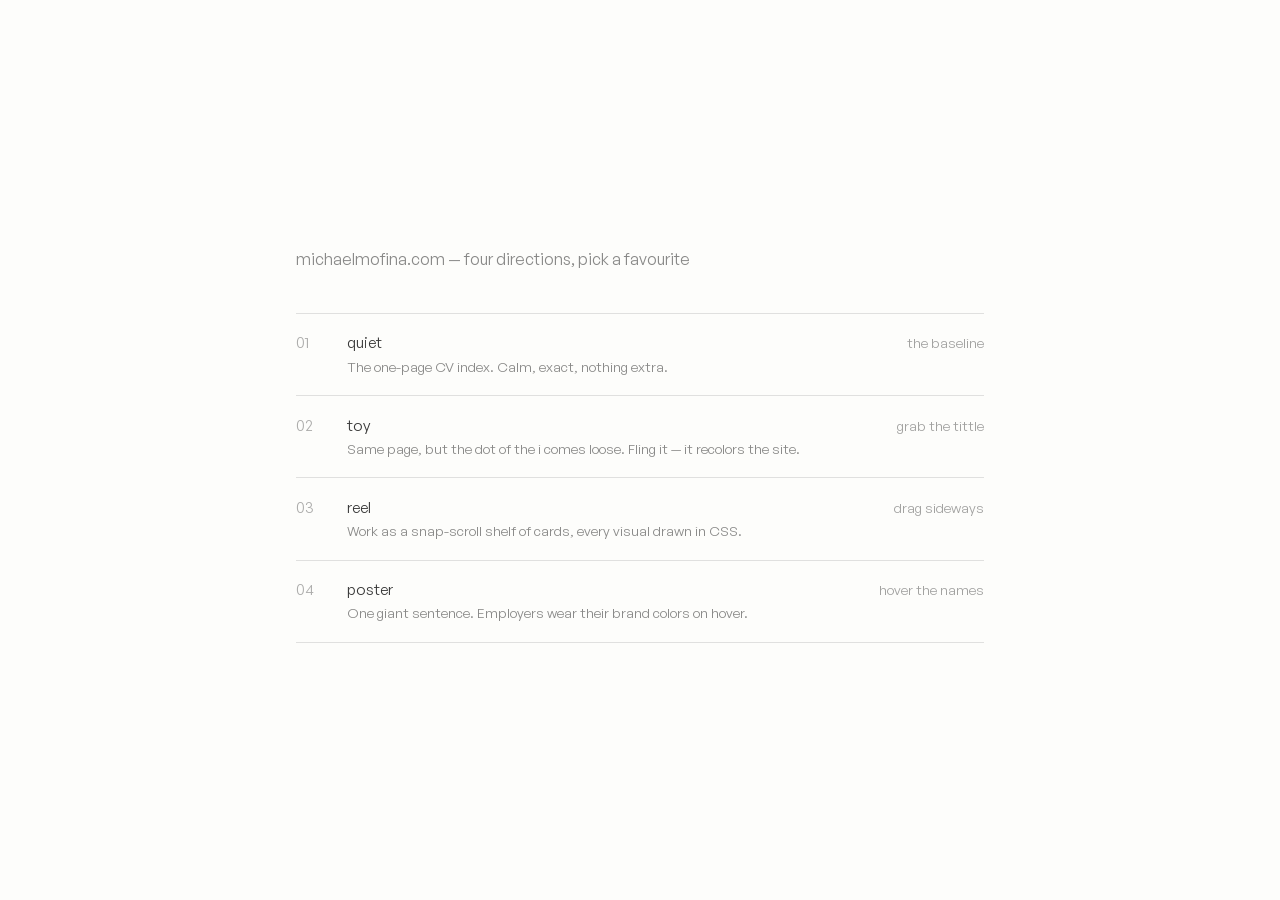
==== options.html @ 7a1f884c "Add three variants (toy, reel, poster) plus options hub Built from the reference research: toy = det" ====
<!doctype html>
<html lang="en">
<head>
<meta charset="utf-8">
<meta name="viewport" content="width=device-width, initial-scale=1">
<title>Options · Michael Mofina</title>
<meta name="robots" content="noindex">
<style>
  @font-face{
    font-family:"General Sans";
    src:url("assets/fonts/GeneralSans-Regular.woff2") format("woff2");
    font-weight:400;font-style:normal;font-display:swap;
  }
  :root{ --paper:#fdfdfb; --ink:22,22,22; --accent:#e44332; }
  *{box-sizing:border-box}
  body{
    margin:0;background:var(--paper);color:rgba(var(--ink),.85);
    font-family:"General Sans",-apple-system,BlinkMacSystemFont,"Segoe UI",sans-serif;
    font-size:.95rem;line-height:1.6;-webkit-font-smoothing:antialiased;
  }
  .page{max-width:46rem;margin:0 auto;padding:clamp(2rem,6vh,5rem) 1.5rem 4rem;
    min-height:100svh;display:flex;flex-direction:column;justify-content:center}
  h1{font-size:1rem;font-weight:400;margin:0 0 2.5rem;color:rgba(var(--ink),.5)}
  ol{list-style:none;margin:0;padding:0}
  li{border-top:1px solid rgba(var(--ink),.12)}
  li:last-child{border-bottom:1px solid rgba(var(--ink),.12)}
  a.opt{
    display:grid;grid-template-columns:2.2rem 1fr auto;gap:1rem;align-items:baseline;
    padding:1.1rem 0;color:inherit;text-decoration:none;transition:padding-left .2s ease;
  }
  a.opt:hover{padding-left:.6rem}
  a.opt:hover .t{color:var(--accent)}
  a.opt:focus-visible{outline:2px solid rgba(var(--ink),.85);outline-offset:3px}
  .n{color:rgba(var(--ink),.35);font-variant-numeric:tabular-nums}
  .t{transition:color .2s ease}
  .d{display:block;color:rgba(var(--ink),.5);font-size:.85rem}
  .k{color:rgba(var(--ink),.4);font-size:.85rem;white-space:nowrap}
  @media (max-width:560px){ a.opt{grid-template-columns:2.2rem 1fr} .k{display:none} }
</style>
</head>
<body>
<div class="page">
  <h1>michaelmofina.com — four directions, pick a favourite</h1>
  <ol>
    <li><a class="opt" href="index.html">
      <span class="n">01</span>
      <span><span class="t">quiet</span><span class="d">The one-page CV index. Calm, exact, nothing extra.</span></span>
      <span class="k">the baseline</span>
    </a></li>
    <li><a class="opt" href="variants/toy.html">
      <span class="n">02</span>
      <span><span class="t">toy</span><span class="d">Same page, but the dot of the i comes loose. Fling it — it recolors the site.</span></span>
      <span class="k">grab the tittle</span>
    </a></li>
    <li><a class="opt" href="variants/reel.html">
      <span class="n">03</span>
      <span><span class="t">reel</span><span class="d">Work as a snap-scroll shelf of cards, every visual drawn in CSS.</span></span>
      <span class="k">drag sideways</span>
    </a></li>
    <li><a class="opt" href="variants/poster.html">
      <span class="n">04</span>
      <span><span class="t">poster</span><span class="d">One giant sentence. Employers wear their brand colors on hover.</span></span>
      <span class="k">hover the names</span>
    </a></li>
  </ol>
</div>
</body>
</html>
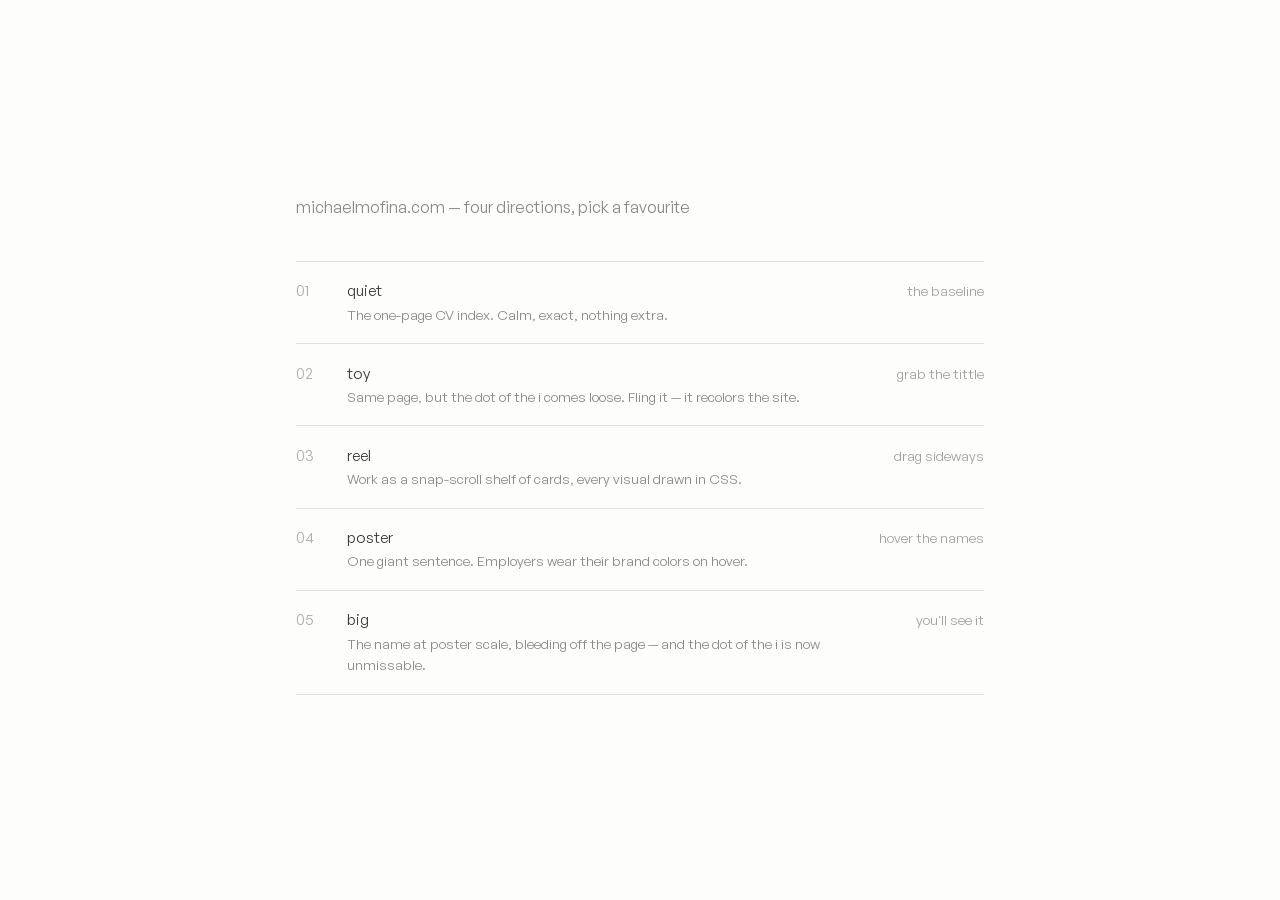
==== commit f1c04522: "Add 05 'big': poster-scale name with the giant grabbable tittle Same physics engine as toy, but the " ====
--- a/options.html
+++ b/options.html
@@ -62,6 +62,11 @@
       <span><span class="t">poster</span><span class="d">One giant sentence. Employers wear their brand colors on hover.</span></span>
       <span class="k">hover the names</span>
     </a></li>
+    <li><a class="opt" href="variants/big.html">
+      <span class="n">05</span>
+      <span><span class="t">big</span><span class="d">The name at poster scale, bleeding off the page — and the dot of the i is now unmissable.</span></span>
+      <span class="k">you'll see it</span>
+    </a></li>
   </ol>
 </div>
 </body>
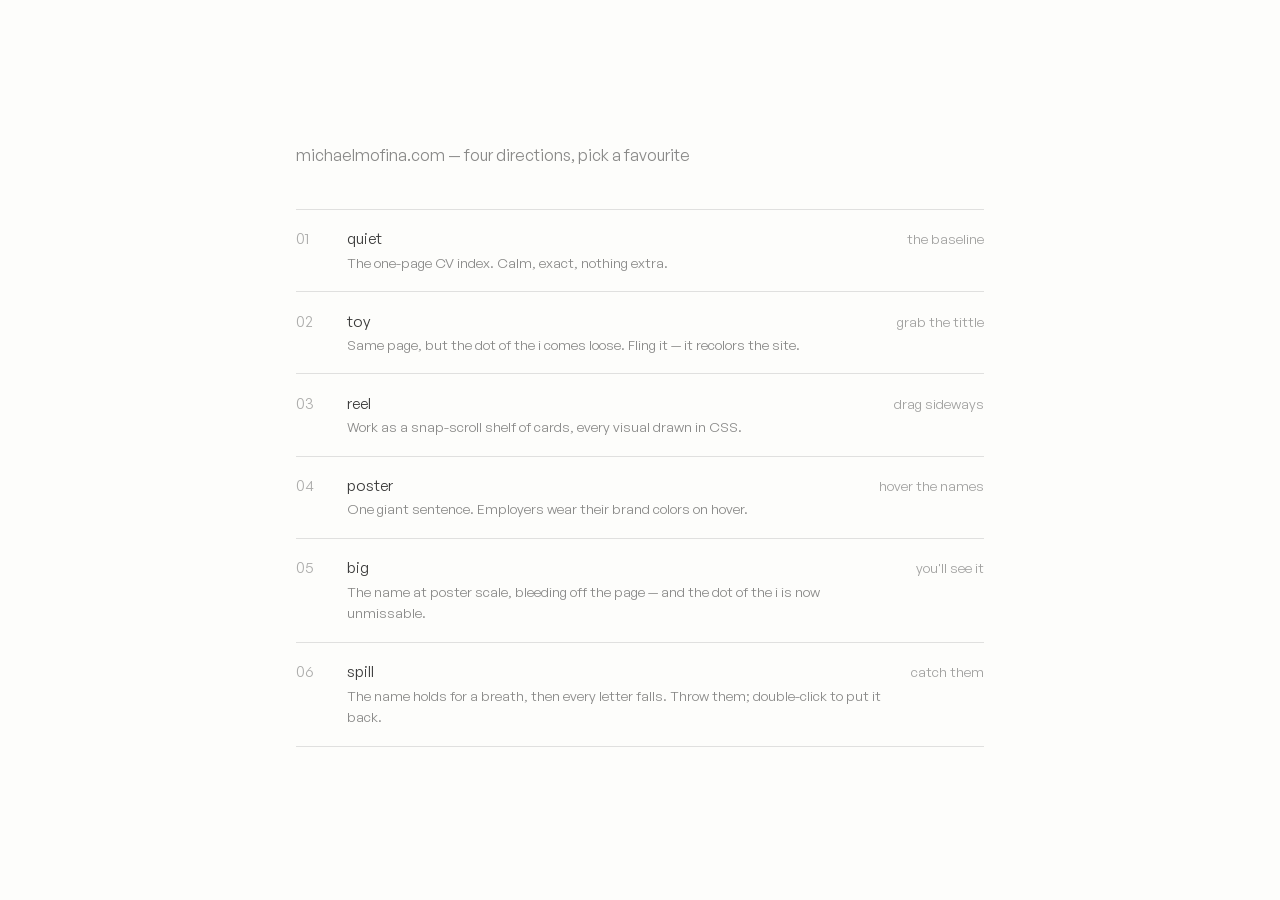
==== commit 8a1192b7: "Add 06 'spill': the name falls apart, every letter is a physics body 13 letters spawn seated mid-pag" ====
--- a/options.html
+++ b/options.html
@@ -67,6 +67,11 @@
       <span><span class="t">big</span><span class="d">The name at poster scale, bleeding off the page — and the dot of the i is now unmissable.</span></span>
       <span class="k">you'll see it</span>
     </a></li>
+    <li><a class="opt" href="variants/letters.html">
+      <span class="n">06</span>
+      <span><span class="t">spill</span><span class="d">The name holds for a breath, then every letter falls. Throw them; double-click to put it back.</span></span>
+      <span class="k">catch them</span>
+    </a></li>
   </ol>
 </div>
 </body>
